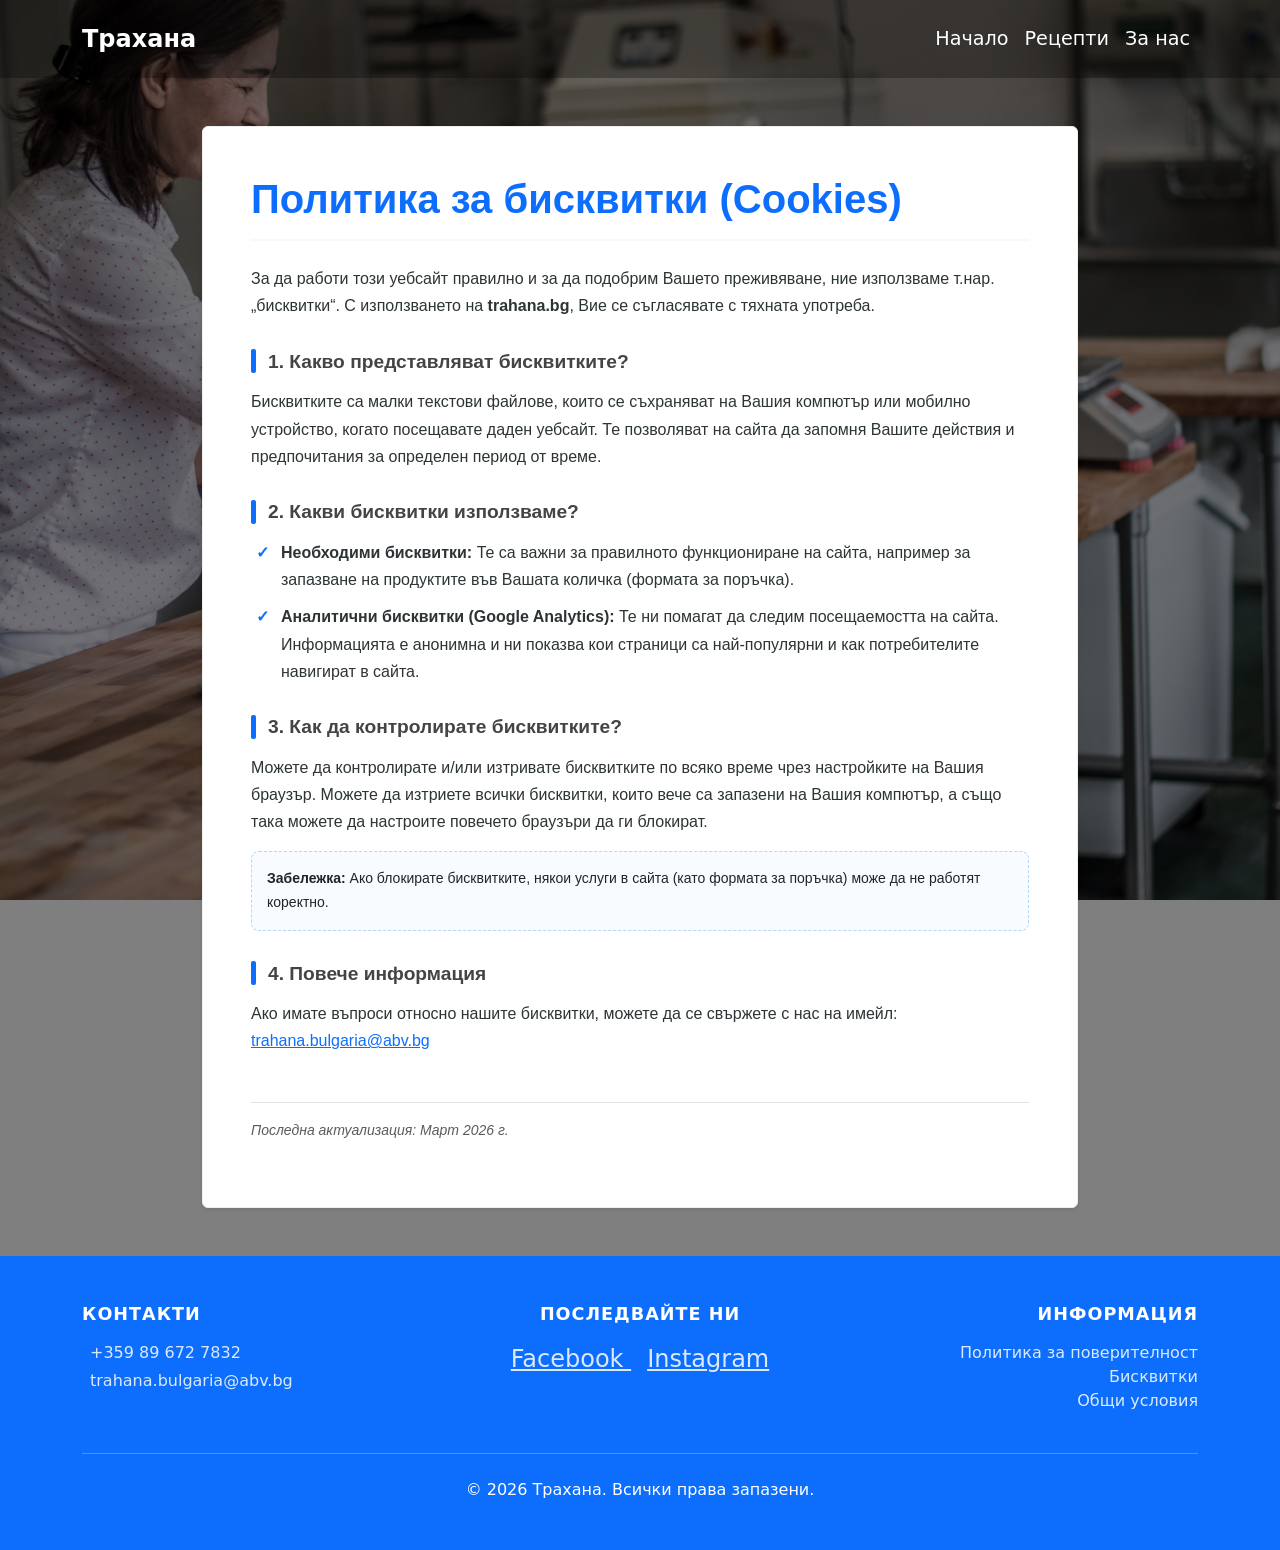
==== cookies.html @ b646190c "Add files via upload" ====
<!DOCTYPE html>
<html lang="bg">
<head>
  <link rel="icon" type="image/png" href="img/favicon.png">
  <meta charset="UTF-8">
  <meta name="viewport" content="width=device-width, initial-scale=1.0">
  <title>Традиционна Трахана</title>
  <link href="https://cdn.jsdelivr.net/npm/bootstrap@5.3.0/dist/css/bootstrap.min.css" rel="stylesheet">
  <link rel="stylesheet" href="css/style.css">
  <meta name="description" content="Научете историята зад нашата трахана. Ние пазим традициите и предлагаме само чист, натурален продукт, приготвен с грижа и внимание към детайла.">
</head>
<body>

<div class="about-background">

  <nav class="navbar navbar-expand-lg">
  <div class="container">
    <a class="navbar-brand" href="index.html#product">Трахана</a>
    <button class="navbar-toggler" type="button" data-bs-toggle="collapse" data-bs-target="#navbarNav">
      <span class="navbar-toggler-icon"></span>
    </button>
    <div class="collapse navbar-collapse" id="navbarNav">
      <ul class="navbar-nav ms-auto">
        <li class="nav-item"><a class="nav-link" href="index.html">Начало</a></li>
        <li class="nav-item"><a class="nav-link" href="recepti.html">Рецепти</a></li>
        <li class="nav-item"><a class="nav-link" href="zanas.html">За нас</a></li>
      </ul>
    </div>
  </div>
</nav>

<main class="legal-document-page container my-5">
    <div class="legal-content-wrapper shadow-sm p-4 p-md-5 bg-white rounded">
        <h1 class="legal-title pb-3 mb-4">Политика за бисквитки (Cookies)</h1>
        
        <p>За да работи този уебсайт правилно и за да подобрим Вашето преживяване, ние използваме т.нар. „бисквитки“. С използването на <strong>trahana.bg</strong>, Вие се съгласявате с тяхната употреба.</p>

        <section class="legal-section mb-4">
            <h3 class="legal-subtitle">1. Какво представляват бисквитките?</h3>
            <p>Бисквитките са малки текстови файлове, които се съхраняват на Вашия компютър или мобилно устройство, когато посещавате даден уебсайт. Те позволяват на сайта да запомня Вашите действия и предпочитания за определен период от време.</p>
        </section>

        <section class="legal-section mb-4">
            <h3 class="legal-subtitle">2. Какви бисквитки използваме?</h3>
            <ul class="legal-list">
                <li><strong>Необходими бисквитки:</strong> Те са важни за правилното функциониране на сайта, например за запазване на продуктите във Вашата количка (формата за поръчка).</li>
                <li><strong>Аналитични бисквитки (Google Analytics):</strong> Те ни помагат да следим посещаемостта на сайта. Информацията е анонимна и ни показва кои страници са най-популярни и как потребителите навигират в сайта.</li>
            </ul>
        </section>

        <section class="legal-section mb-4">
            <h3 class="legal-subtitle">3. Как да контролирате бисквитките?</h3>
            <p>Можете да контролирате и/или изтривате бисквитките по всяко време чрез настройките на Вашия браузър. Можете да изтриете всички бисквитки, които вече са запазени на Вашия компютър, а също така можете да настроите повечето браузъри да ги блокират.</p>
            <div class="legal-contact-info mt-3">
                <p class="mb-0 small text-dark"><strong>Забележка:</strong> Ако блокирате бисквитките, някои услуги в сайта (като формата за поръчка) може да не работят коректно.</p>
            </div>
        </section>

        <section class="legal-section mb-4">
            <h3 class="legal-subtitle">4. Повече информация</h3>
            <p>Ако имате въпроси относно нашите бисквитки, можете да се свържете с нас на имейл: <a href="mailto:trahana.bulgaria@abv.bg">trahana.bulgaria@abv.bg</a></p>
        </section>

        <footer class="legal-footer-note mt-5 pt-3 border-top text-muted small">
            <p>Последна актуализация: Март 2026 г.</p>
        </footer>
    </div>
</main>


<!-- Footer -->
<footer class="bg-primary text-white py-5">
  <div class="container">
    <div class="row text-center text-md-start">
      
      <div class="col-md-4 mb-4 mb-md-0">
        <h5 class="text-uppercase fw-bold mb-3">Контакти</h5>
        <p class="mb-1">
          <i class="bi bi-telephone-fill me-2"></i>
          <a href="tel:+359896727832" class="text-white text-decoration-none">+359 89 672 7832</a>
        </p>
        <p>
          <i class="bi bi-envelope-fill me-2"></i>
          <a href="mailto:trahana.bulgaria@abv.bg" class="text-white text-decoration-none">trahana.bulgaria@abv.bg</a>
        </p>
      </div>

      <div class="col-md-4 mb-4 mb-md-0 text-md-center">
        <h5 class="text-uppercase fw-bold mb-3">Последвайте ни</h5>
        <a href="https://www.facebook.com/profile.php?id=100026218975188" class="text-white me-3 fs-4" title="Facebook">
          Facebook
        </a>
        <a href="#" class="text-white fs-4" title="Instagram">
          Instagram
        </a>
      </div>

      <div class="col-md-4 text-md-end">
        <h5 class="text-uppercase fw-bold mb-3">Информация</h5>
        <ul class="list-unstyled">
          <li><a href="/privacy-policy.html" class="text-white text-decoration-none">Политика за поверителност</a></li>
          <li><a href="/cookies.html" class="text-white text-decoration-none">Бисквитки</a></li>
          <li><a href="/terms-and-conditions.html" class="text-white text-decoration-none">Общи условия</a></li>
        </ul>
      </div>
      
    </div>

    <hr class="my-4 bg-white opacity-25">

    <div class="text-center">
      <p class="mb-0">&copy; 2026 Трахана. Всички права запазени.</p>
    </div>
  </div>
</footer>

<script src="https://cdn.jsdelivr.net/npm/bootstrap@5.3.0/dist/js/bootstrap.bundle.min.js"></script>
<script src="js/script.js"></script>

</body>
</html>
---- css/style.css ----
body {
  background-color: white;  /* леко светло сиво */
}

/* Hero секция */
.hero {
  background: url('../img/trahana-hero.jpg') center center/cover no-repeat;
  height: 100vh; /* 70-80% от екрана */
  position: relative;
  display: flex;
  align-items: center;
  justify-content: center;
}
.hero::before {
  content: "";
  position: absolute;
  inset: 0; /* покрива цялата секция */
  background: rgba(0, 0, 0, 0.45); /* 0.45 = степен на затъмняване */
  z-index: 1;
}
.hero-text {
  position: relative;
  z-index: 2;
  text-align: center;
  padding: 0 20px;
}

.hero-text h1 {
  color: white;
  font-size: clamp(3rem, 7vw, 5rem);
  font-weight: 800;
  text-shadow: 2px 2px 10px rgba(0,0,0,0.6);
  margin-bottom: 1rem;
}

.hero-text p {
  color: white;
  font-size: clamp(1.3rem, 3vw, 2rem);
  margin-bottom: 1rem;
}

.product-section {
  background: #f8f5f0;
  padding: 100px 20px;
}

.product-container {
  max-width: 1200px;
  margin: auto;
  display: flex;
  align-items: center;
  gap: 60px;
}

/* ===== ГАЛЕРИЯ ===== */
.product-gallery {
  flex: 1;
  position: relative;
}

.product-gallery img {
  width: 100%;        /* за да е responsive */
  max-height: 400px;  /* тук задаваш височина по твой вкус */
  object-fit: contain; /* запазва цялото съдържание на снимката */
  display: none;
  border-radius: 15px;
}
.product-gallery img.active {
  display: block;
}

.arrow {
  position: absolute;
  top: 50%;
  transform: translateY(-50%);
  background: rgba(0,0,0,0.6);
  color: white;
  border: none;
  font-size: 30px;
  padding: 10px 15px;
  cursor: pointer;
  border-radius: 50%;
}

.arrow.left {
    left: 30px;
}

.arrow.right {
    right: 30px;
}

@media (max-width: 767px) {
    .arrow.left {
        left: 10px;
    }

    .arrow.right {
        right: 10px;
    }
}

/* ===== ИНФОРМАЦИЯ ===== */
.product-info {
  flex: 1;
}

.product-info h2 {
  font-size: 2.5rem;
  margin-bottom: 20px;
}

.product-info ul {
  list-style: none;
  padding: 0;
  margin-bottom: 30px;
}

.product-info li {
  margin-bottom: 10px;
  font-size: 1.1rem;
}

.price {
  font-size: 1.8rem;
  font-weight: bold;
  margin-bottom: 30px;
}

.product-buttons {
  display: flex;
  gap: 20px;
}

.btn {
  padding: 15px 25px;
  text-decoration: none;
  font-weight: bold;
  border-radius: 8px;
  transition: 0.3s;
}

.phone-btn {
  background: #b22222;
  color: white;
}

.email-btn {
  background: #333;
  color: white;
}

.btn:hover {
  opacity: 0.85;
}

/* ===== MOBILE ===== */
@media (max-width: 768px) {
  .product-container {
    flex-direction: column;
    text-align: center;
  }

  .product-buttons {
    flex-direction: column;
  }

  .btn {
    width: 100%;
  }
}

/* Основен стил за линковете във фуутъра */
footer a {
  transition: all 0.3s ease;
  opacity: 0.85;
}

/* Ефект при hover */
footer a:hover {
  color: #ffffff !important;
  opacity: 1;
  text-decoration: underline;
  padding-left: 2px; /* Леко отместване за динамика */
}

/* Стил за заглавията в секциите */
footer h5 {
  font-size: 1.1rem;
  letter-spacing: 1px;
}

/* Responsive малки екран */
@media (max-width: 576px) {
  .product-img {
    width: 150px;
    height: 150px;
  }
  .hero-text h1 {
    font-size: 3rem;
  }
}

/* Navbar прозрачен над hero със постоянен hover ефект */
.navbar {
  background-color: rgba(0, 0, 0, 0.3); /* тъмен фон на целия navbar */
  position: absolute;  /* над hero */
  width: 100%;
  z-index: 10;
  padding: 1rem 0;
  transition: none; /* премахваме плавното променяне при hover */
}

/* Линковете остават бели и същата големина */
.navbar .nav-link {
  color: white !important;
  font-size: 1.2rem;
  font-weight: 500;
  text-decoration: none;
  transition: none; /* няма подскачане, няма промяна на цвета */
}

.navbar .navbar-brand {
  color: white !important; /* винаги бяло */
  font-weight: bold;
  font-size: 1.5rem;
}

.navbar-toggler {
  color: white !important;
  border-color: white; /* рамката на бутона */
}

.navbar-toggler-icon {
  background-image: url("data:image/svg+xml;charset=utf8,%3Csvg viewBox='0 0 30 30' xmlns='http://www.w3.org/2000/svg'%3E%3Cpath stroke='white' stroke-width='2' stroke-linecap='round' stroke-miterlimit='10' d='M4 7h22M4 15h22M4 23h22'/%3E%3C/svg%3E");
}

.navbar .nav-link:hover {
  text-decoration: underline;
}

.hero-section {
  height: 100vh; /* височина на секцията */
  position: relative;
  display: flex;
  align-items: center;
  justify-content: center;
  background-size: cover;
  background-position: center;
  color: white;
}

/* Overlay за текста */
.hero-overlay {
  background-color: rgba(0, 0, 0, 0.4); /* лек черен overlay за четливост */
  padding: 50px;
  border-radius: 10px;
  max-width: 100%;
  text-align: center;  
}

/* Бутон */
.hero-overlay .btn-primary {
  background-color: #007bff;
  border-color: #007bff;
}

.hero-overlay .btn-primary:hover {
  background-color: #3399ff;
  border-color: #3399ff;
}

/* Responsive за малки екрани */
@media (max-width: 768px) {
  .hero-overlay {
    width: 100%;
    height: 100%;               /* покрива целия родител */
    background-color: rgba(0,0,0,0.35); 
    display: flex;
    flex-direction: column;
    justify-content: center;    /* вертикално центриране */
    text-align: center;
    box-sizing: border-box;
    border-radius: 0;
    padding: 20px;              /* само вътрешно разстояние за текста */
  }

  .hero-section {
    height: 50vh;               /* по-малка височина за мобилно */
  }

  .hero-overlay h2 {
    font-size: 1.8rem;
  }

  .hero-overlay p {
    font-size: 1rem;
  }

  .hero-overlay .btn {
    width: 100%;                /* бутонът става full width */
  }
}

.scroll-down {
  display: inline-block;
  margin-top: 10px;
  font-size: 2.5rem;
  color: white;
  text-decoration: none;
  animation: bounce 2s infinite;
  transition: 0.3s;
}

.scroll-down:hover {
  color: #ddd;
}

html {
  scroll-behavior: smooth;
}

/* Рецепти страница*/

.recipes-page {
  padding: 120px 20px 80px 20px; /* заради fixed navbar */
  background-color: #f9f9f9;
}

.page-title {
  text-align: center;
  font-size: 2.8rem;
  font-weight: 700;
  margin-bottom: 60px;
  color: white;
}

.recipes-grid {
  display: grid;
  grid-template-columns: repeat(3, 1fr);
  gap: 40px;
}

.recipe-card {
  background: white;
  border-radius: 20px;
  overflow: hidden;
  box-shadow: 0 15px 40px rgba(0,0,0,0.08);
  transition: transform 0.3s ease;
}

.recipe-card:hover {
  transform: translateY(-10px);
}

.recipe-card img {
  width: 100%;
  height: 250px;
  object-fit: cover;
}

.recipe-content {
  padding: 25px;
}

.recipe-content h3 {
  font-size: 1.4rem;
  margin-bottom: 15px;
}

.recipe-content p {
  font-size: 1rem;
  margin-bottom: 20px;
  color: #555;
}

.recipe-btn {
  display: inline-block;
  background-color: #0d6efd;
  color: white;
  padding: 10px 20px;
  border-radius: 10px;
  text-decoration: none;
  transition: 0.3s;
}

.recipe-btn:hover {
  background-color: #0b5ed7;
}

@media (max-width: 992px) {
  .recipes-grid {
    grid-template-columns: repeat(2, 1fr);
  }
}

@media (max-width: 600px) {
  .recipes-grid {
    grid-template-columns: 1fr;
  }

  .page-title {
    font-size: 2rem;
    color: white;
  }
}

.recipes-page {
  position: relative;
  min-height: 100vh;
  background: url('../img/trahana-recepti.jpg') center center/cover no-repeat fixed;
}

/* Overlay */
.recipes-page::before {
  content: "";
  position: absolute;
  inset: 0;
  background: rgba(0, 0, 0, 0.45);
  z-index: 0;
}

/* Всичко вътре да е над overlay-а */
.recipes-page > * {
  position: relative;
  z-index: 1;
}


.about-background {
  position: relative;
  background: url('../img/zanas.jpg') center center/cover no-repeat fixed;
  min-height: 100vh;
}

/* Overlay */
.about-background::before {
  content: "";
  position: absolute;
  inset: 0;
  background: rgba(0, 0, 0, 0.5);
  z-index: 0;
}

/* Всичко вътре да е над overlay */
.about-background > * {
  position: relative;
  z-index: 1;
}

/* HERO */
.about-hero {
  padding: 60px 20px 80px 20px;
  color: white;
}

.about-hero h1 {
  font-size: 3rem;
  font-weight: 700;
}

.about-subtitle {
  color: white;
}

/* Светъл premium box върху тъмен фон */
.about-box {
  background: rgba(255, 255, 255, 0.12);
  backdrop-filter: blur(10px);
  -webkit-backdrop-filter: blur(10px);

  padding: 80px;
  border-radius: 25px;
  margin-bottom: 100px;

  border: 1px solid rgba(255,255,255,0.2);
  box-shadow: 0 30px 60px rgba(0,0,0,0.4);

  color: white;
}

/* Values */
.value-box {
  padding: 20px;
  transition: 0.3s ease;
}

.value-box:hover {
  transform: translateY(-6px);
}

.about-image {
  width: 95%;
  max-width: none;
  border-radius: 25px;
  box-shadow: 0 30px 80px rgba(0,0,0,0.6);
}

@media (max-width: 768px) {

  .about-image {
    width: 100%;
    height: 300px;
    object-fit: cover;
    margin-top: 30px;
  }

}



/* HERO */
.single-recipe .recipe-hero {
  background: url('../img/recepta.jpg') center/cover no-repeat;
  height: 60vh;
  position: relative;
  display: flex;
  align-items: center;
  justify-content: center;
  overflow: hidden;
}

/* Слой, който покрива ЦЯЛАТА снимка постоянно */
.single-recipe .recipe-hero .overlay {
  position: absolute;
  top: 0;
  left: 0;
  width: 100%;
  height: 100%;
  background: rgba(0, 0, 0, 0.5); /* Фиксирано затъмнение 50% */
  display: flex;
  flex-direction: column;
  align-items: center;
  justify-content: center;
  text-align: center;
  color: white;
  padding: 0 20px;
}

.single-recipe .recipe-hero h1 {
  font-size: 3rem;
  font-weight: bold;
  margin: 0;
  position: relative; /* Гарантира, че е над слоя */
  z-index: 2;
}

.single-recipe .recipe-hero p {
  font-size: 1.2rem;
  margin-top: 10px;
  position: relative;
  z-index: 2;
}
/* CONTENT */
.single-recipe .recipe-content {
  padding: 80px 0;
}

.single-recipe .ingredients {
  background: rgba(0,0,0,0.09);
  padding: 30px;
  border-radius: 15px;
}

.single-recipe .instructions {
  padding: 30px;
}

.single-recipe .ingredients h3,
.instructions h3 {
  margin-bottom: 20px;
  font-weight: bold;
}

.single-recipe .ingredients ul li,
.instructions ol li {
  margin-bottom: 10px;
  font-size: 1.1rem;
}

/* CTA */
.single-recipe .recipe-cta {
  background: #f8f5f0;
  padding: 80px 20px;
}

.single-recipe .recipe-cta h2 {
  font-size: 2rem;
  font-weight: bold;
}

/* MOBILE */
@media (max-width: 768px) {

  .recipe-hero {
    height: 50vh;
  }

  .recipe-hero .overlay {
    padding: 20px;
  }

  .recipe-hero h1 {
    font-size: 1.8rem;
  }

  .recipe-content {
    padding: 40px 15px;
  }

}



/*form*/

:root {
    --primary: #2c3e50;
    --accent: #27ae60;
    --bg: #f4f7f6;
}

 .page-wrapper {
    display: flex;
    justify-content: center;
    align-items: center;
    min-height: 100vh; /* Заема цялата височина на екрана */
    width: 100%;
    padding: 20px;
    box-sizing: border-box;
}

#orderForm .delivery-note {
    font-size: 12px;
    color: #e67e22; /* Оранжев цвят за внимание */
    margin-top: 10px;
    font-style: italic;
    line-height: 1.4;
}

/* Бутон Назад */
.back-btn-modern {
    position: fixed;
    top: 25px;
    left: 25px;
    display: flex;
    align-items: center;
    gap: 10px;
    padding: 10px 18px;
    background: white;
    color: var(--primary);
    text-decoration: none;
    font-weight: 600;
    border-radius: 50px;
    box-shadow: 0 4px 12px rgba(0,0,0,0.08);
    transition: 0.3s;
    z-index: 100;
}

.back-btn-modern:hover {
    color: var(--accent);
    transform: translateX(-3px);
}

/* Карта */
.order-card {
    width: 90%;
    max-width: 500px;
    background: white;
    padding: 30px;
    border-radius: 16px;
    box-shadow: 0 10px 30px rgba(0,0,0,0.1);
    margin: 60px 0;
}

#orderForm .row { display: flex; gap: 10px; }
#orderForm .flex-2 { flex: 2; }
#orderForm .flex-1 { flex: 1; }

#orderForm .form-group { margin-bottom: 15px; }
#orderForm label { display: block; margin-bottom: 5px; font-weight: 600; font-size: 14px; color: #555; }

#orderForm input {
    width: 100%;
    padding: 12px;
    border: 2px solid #eee;
    border-radius: 10px;
    box-sizing: border-box;
    font-size: 16px;
}

#orderForm input:focus { outline: none; border-color: var(--accent); }

/* Калкулатор */
#orderForm .price-display {
    background: #f8fdfa;
    padding: 15px;
    border-radius: 12px;
    margin: 20px 0;
    text-align: center;
    border: 2px dashed var(--accent);
}

#orderForm .price-display strong { font-size: 26px; display: block; color: var(--primary); }

#orderForm #submitBtn {
    width: 100%;
    background: var(--accent);
    color: white;
    padding: 15px;
    border: none;
    border-radius: 10px;
    font-size: 18px;
    font-weight: bold;
    cursor: pointer;
    transition: 0.3s;
}

#orderForm #submitBtn:hover { background: #219150; transform: translateY(-2px); }

#orderForm .success-msg { text-align: center; padding: 20px; }

@media (max-width: 600px) {
    .back-btn-modern span { display: none; }
    .back-btn-modern { padding: 12px; border-radius: 50%; }
}

#orderForm .package-selector {
    display: flex;
    gap: 10px;
    margin-top: 5px;
}

#orderForm .pkg-card {
    flex: 1;
    background: #fff;
    border: 2px solid #eee;
    border-radius: 12px;
    padding: 15px 5px;
    text-align: center;
    cursor: pointer;
    transition: all 0.3s ease;
    position: relative;
    display: flex;
    flex-direction: column;
    justify-content: center;
    min-height: 100px;
}

#orderForm .pkg-card.active {
    border-color: var(--accent);
    background-color: #f0fdf4;
    transform: translateY(-2px);
    box-shadow: 0 4px 12px rgba(39, 174, 96, 0.1);
}

#orderForm .pkg-title { font-size: 11px; color: #777; text-transform: uppercase; font-weight: bold; }
#orderForm .pkg-qty { font-size: 16px; font-weight: 800; color: var(--primary); margin: 4px 0; }
#orderForm .pkg-price { font-size: 13px; color: var(--accent); font-weight: bold; }

#orderForm .pkg-badge {
    position: absolute;
    top: -10px;
    left: 50%;
    transform: translateX(-50%);
    background: var(--accent);
    color: white;
    font-size: 9px;
    padding: 2px 8px;
    border-radius: 20px;
    white-space: nowrap;
    z-index: 10;
}

#orderForm #customInput {
    width: 90%;
    margin: 5px auto 0;
    padding: 5px;
    border: 1px solid var(--accent);
    border-radius: 6px;
    text-align: center;
    font-size: 14px;
}

@media (max-width: 480px) {
    #orderForm .package-selector { flex-direction: column; }
    #orderForm .pkg-card { min-height: 80px; }
}
/* Стил за чекбокса във формата */
.form-check-custom {
    display: flex;
    align-items: flex-start;
    gap: 12px;
    margin: 20px 0;
    text-align: left;
}

/* Правим самото квадратче малко по-голямо и удобно */
.form-check-custom input[type="checkbox"] {
    width: 20px !important;
    height: 20px !important;
    min-width: 20px;
    margin-top: 2px;
    cursor: pointer;
    accent-color: var(--accent); /* Използва твоето зелено */
}

/* Стил за текста до него */
.form-check-custom label {
    font-size: 13px !important;
    line-height: 1.5;
    color: #555;
    cursor: pointer;
    font-weight: 500 !important;
    margin-bottom: 0 !important; /* Премахва стандартни марджини */
}

.form-check-custom label a {
    color: var(--accent);
    text-decoration: underline;
    transition: opacity 0.2s;
}

.form-check-custom label a:hover {
    opacity: 0.8;
}






/* Изолирани стилове за правни страници */

.legal-document-page {
    max-width: 900px;
    font-family: 'Helvetica Neue', Helvetica, Arial, sans-serif;
}

.legal-content-wrapper {
    line-height: 1.7;
    color: #2d3436;
    border: 1px solid #eee;
}

.legal-title {
    color: #0d6efd; /* Син цвят, съответстващ на bg-primary */
    font-weight: 800;
    border-bottom: 2px solid #f8f9fa;
}

.legal-subtitle {
    font-size: 1.2rem;
    font-weight: 700;
    color: #444;
    margin-top: 30px;
    margin-bottom: 15px;
    display: flex;
    align-items: center;
}

/* Малка синя черта пред подзаглавията */
.legal-subtitle::before {
    content: "";
    display: inline-block;
    width: 5px;
    height: 24px;
    background-color: #0d6efd;
    margin-right: 12px;
    border-radius: 2px;
}

.legal-list {
    list-style-type: none;
    padding-left: 5px;
}

.legal-list li {
    position: relative;
    padding-left: 25px;
    margin-bottom: 10px;
}

/* Красиви булети за списъка */
.legal-list li::before {
    content: "✓";
    position: absolute;
    left: 0;
    color: #0d6efd;
    font-weight: bold;
}

.legal-contact-info {
    background: #f8fbff;
    padding: 15px;
    border-radius: 8px;
    border: 1px dashed #b2d7ff;
}

.legal-footer-note {
    font-style: italic;
}

/* Мобилна оптимизация */
@media (max-width: 576px) {
    .legal-document-page {
        padding-left: 10px;
        padding-right: 10px;
    }
    .legal-content-wrapper {
        padding: 20px !important;
    }
}

#cookie-banner {
    display: none;
}
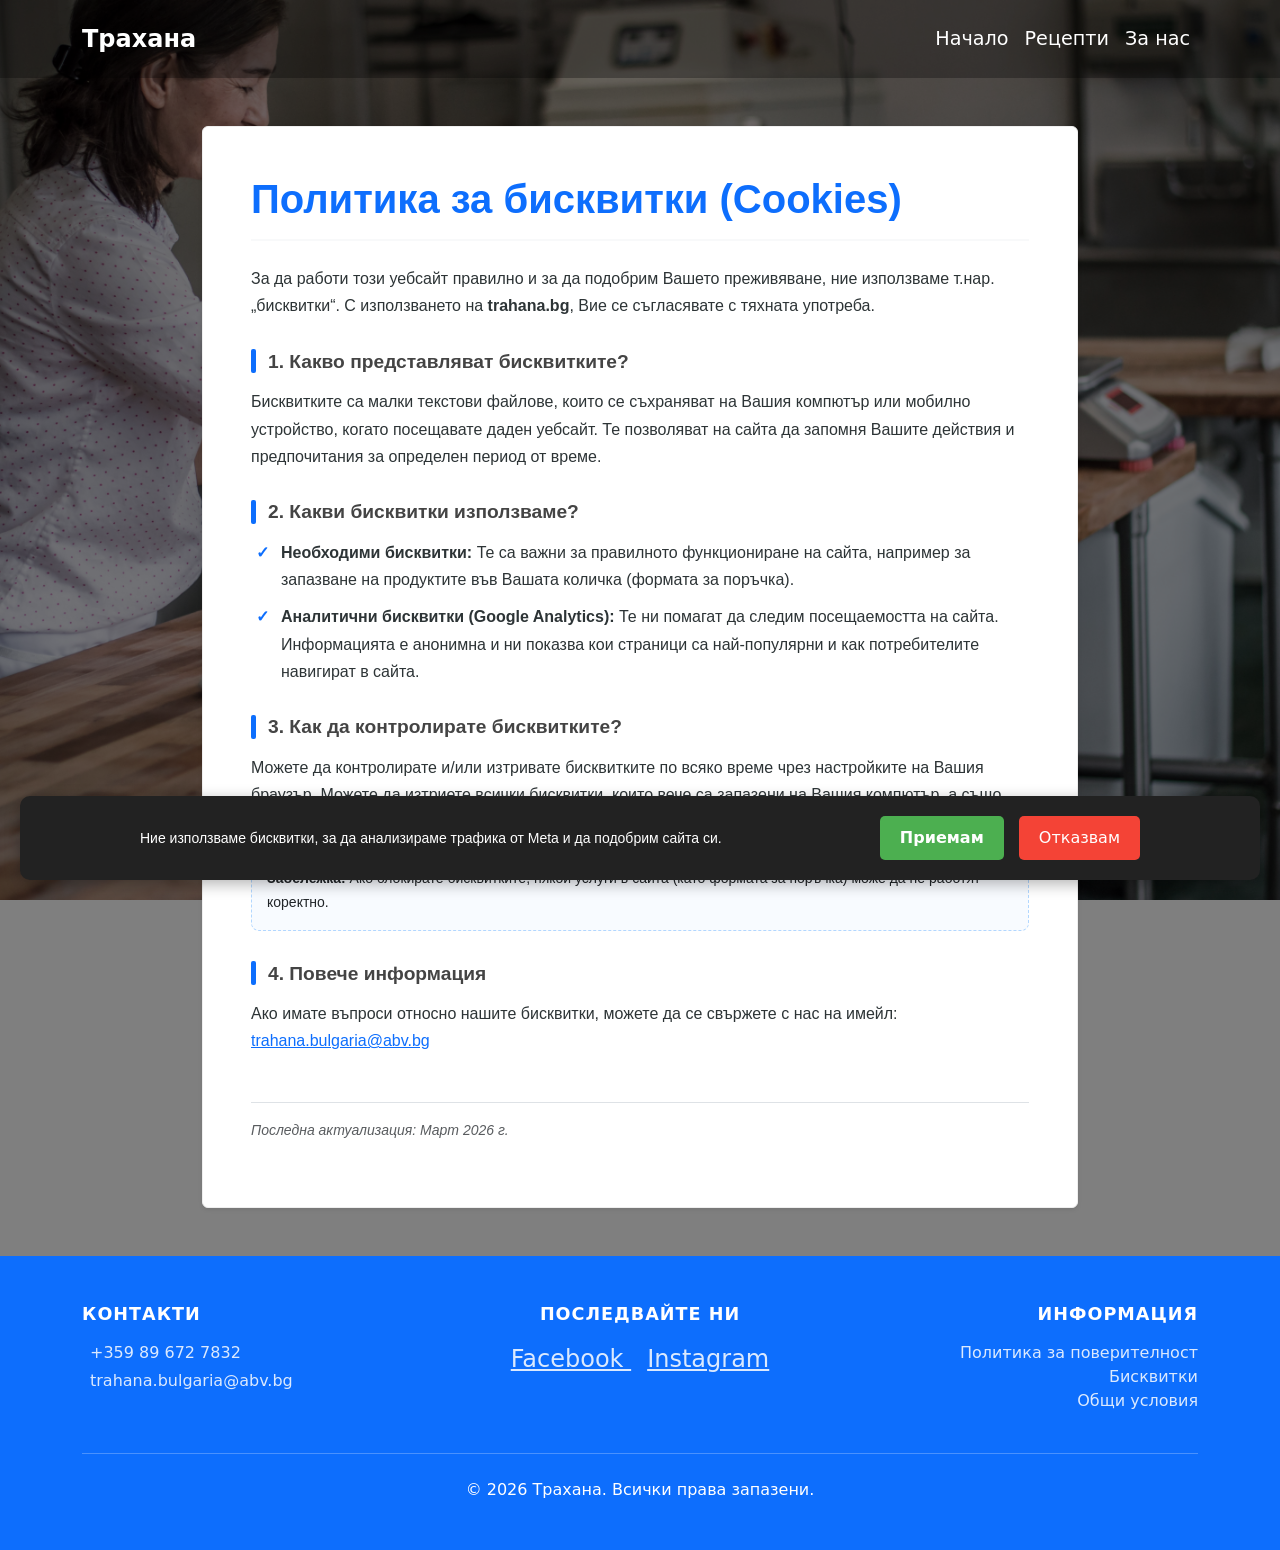
==== commit 82fe61a5: "Update cookies.html" ====
--- a/cookies.html
+++ b/cookies.html
@@ -114,6 +114,18 @@
   </div>
 </footer>
 
+  <div id="cookie-banner" style="position: fixed; bottom: 20px; left: 20px; right: 20px; background: #222; color: #fff; padding: 20px; border-radius: 10px; z-index: 9999; box-shadow: 0 4px 15px rgba(0,0,0,0.3);">
+    <div style="max-width: 1000px; margin: 0 auto; display: flex; align-items: center; justify-content: space-between; flex-wrap: wrap; gap: 15px;">
+        <span style="font-size: 14px; font-family: sans-serif;">
+            Ние използваме бисквитки, за да анализираме трафика от Meta и да подобрим сайта си.
+        </span>
+        <div>
+            <button id="btn-accept" style="background: #4CAF50; color: white; border: none; padding: 10px 20px; cursor: pointer; border-radius: 5px; font-weight: bold;">Приемам</button>
+            <button id="btn-decline" style="background: #f44336; color: white; border: none; padding: 10px 20px; cursor: pointer; border-radius: 5px; margin-left: 10px;">Отказвам</button>
+        </div>
+    </div>
+</div>
+  
 <script src="https://cdn.jsdelivr.net/npm/bootstrap@5.3.0/dist/js/bootstrap.bundle.min.js"></script>
 <script src="js/script.js"></script>
 
@@ -124,3 +136,4 @@
 
 
 
+
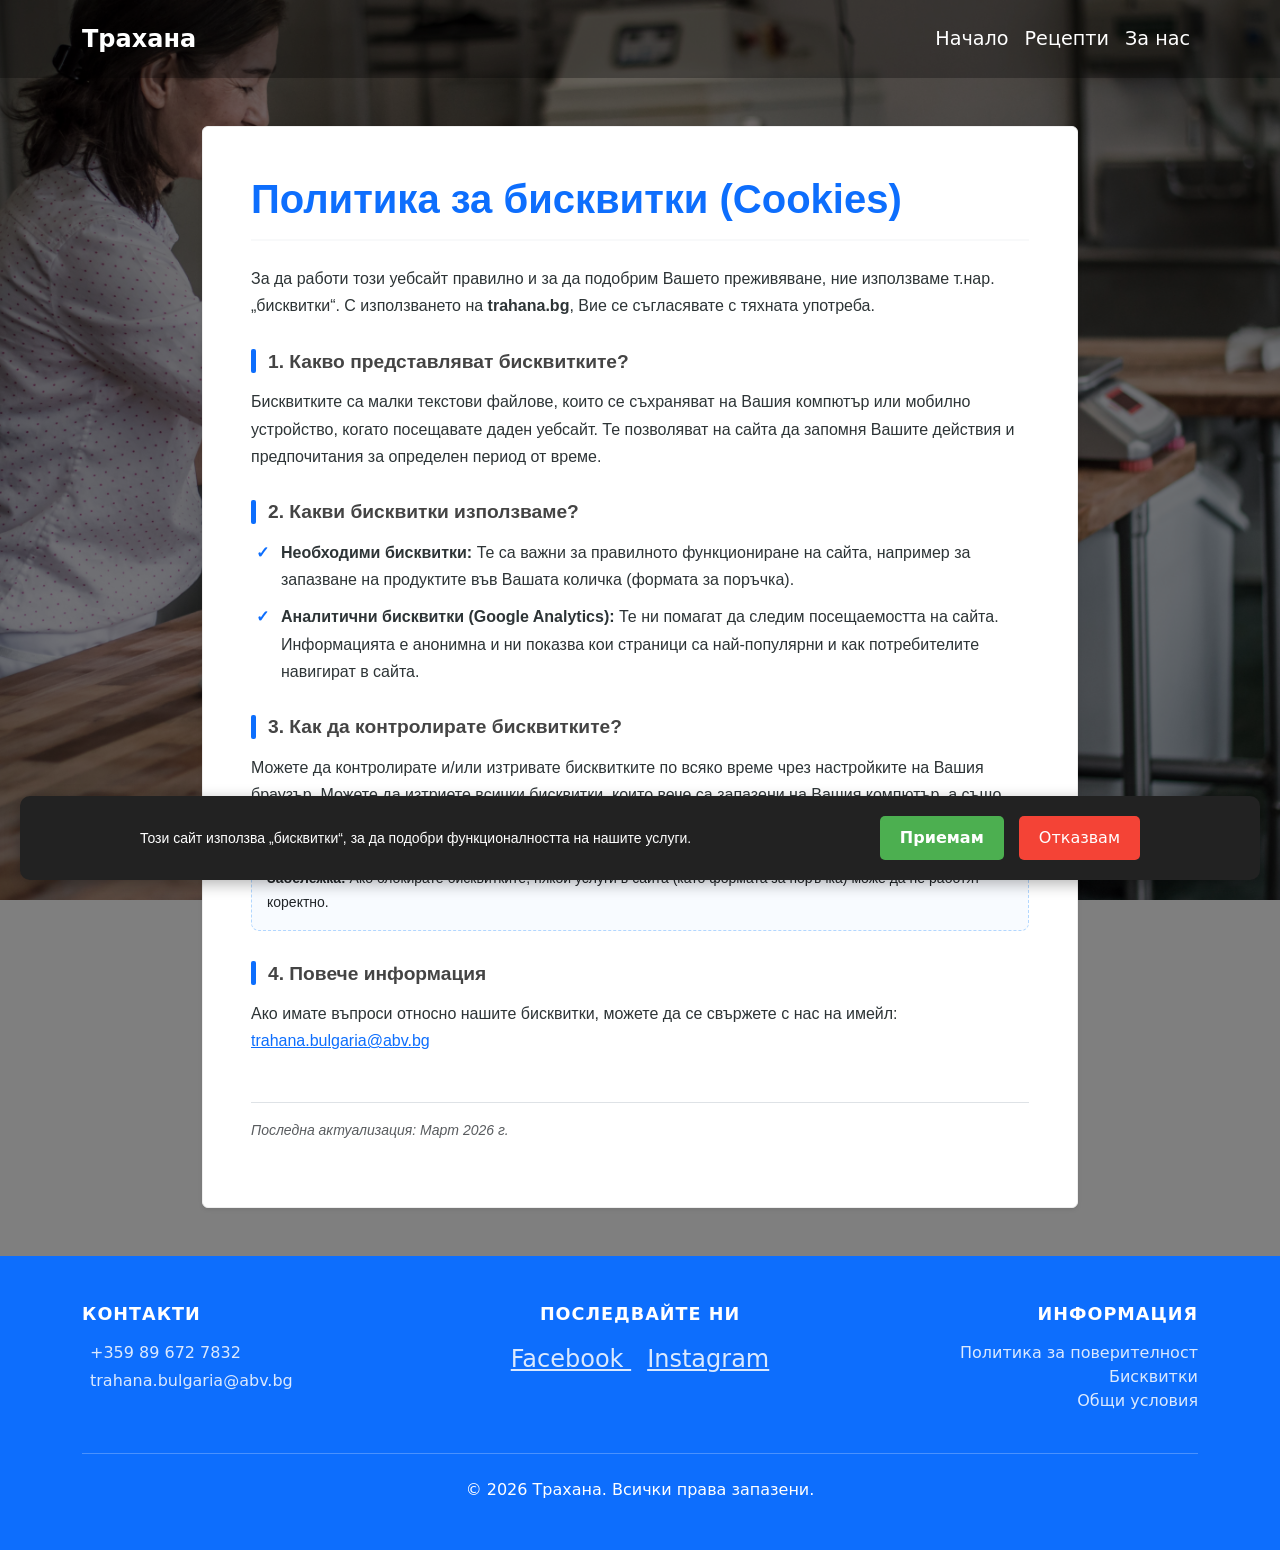
==== commit f138c7ab: "Update cookies.html" ====
--- a/cookies.html
+++ b/cookies.html
@@ -98,9 +98,9 @@
       <div class="col-md-4 text-md-end">
         <h5 class="text-uppercase fw-bold mb-3">Информация</h5>
         <ul class="list-unstyled">
-          <li><a href="/privacy-policy.html" class="text-white text-decoration-none">Политика за поверителност</a></li>
-          <li><a href="/cookies.html" class="text-white text-decoration-none">Бисквитки</a></li>
-          <li><a href="/terms-and-conditions.html" class="text-white text-decoration-none">Общи условия</a></li>
+          <li><a href="privacy-policy.html" class="text-white text-decoration-none">Политика за поверителност</a></li>
+          <li><a href="cookies.html" class="text-white text-decoration-none">Бисквитки</a></li>
+          <li><a href="terms-and-conditions.html" class="text-white text-decoration-none">Общи условия</a></li>
         </ul>
       </div>
       
@@ -117,7 +117,7 @@
   <div id="cookie-banner" style="position: fixed; bottom: 20px; left: 20px; right: 20px; background: #222; color: #fff; padding: 20px; border-radius: 10px; z-index: 9999; box-shadow: 0 4px 15px rgba(0,0,0,0.3);">
     <div style="max-width: 1000px; margin: 0 auto; display: flex; align-items: center; justify-content: space-between; flex-wrap: wrap; gap: 15px;">
         <span style="font-size: 14px; font-family: sans-serif;">
-            Ние използваме бисквитки, за да анализираме трафика от Meta и да подобрим сайта си.
+           Този сайт използва „бисквитки“, за да подобри функционалността на нашите услуги.
         </span>
         <div>
             <button id="btn-accept" style="background: #4CAF50; color: white; border: none; padding: 10px 20px; cursor: pointer; border-radius: 5px; font-weight: bold;">Приемам</button>
@@ -137,3 +137,5 @@
 
 
 
+
+
